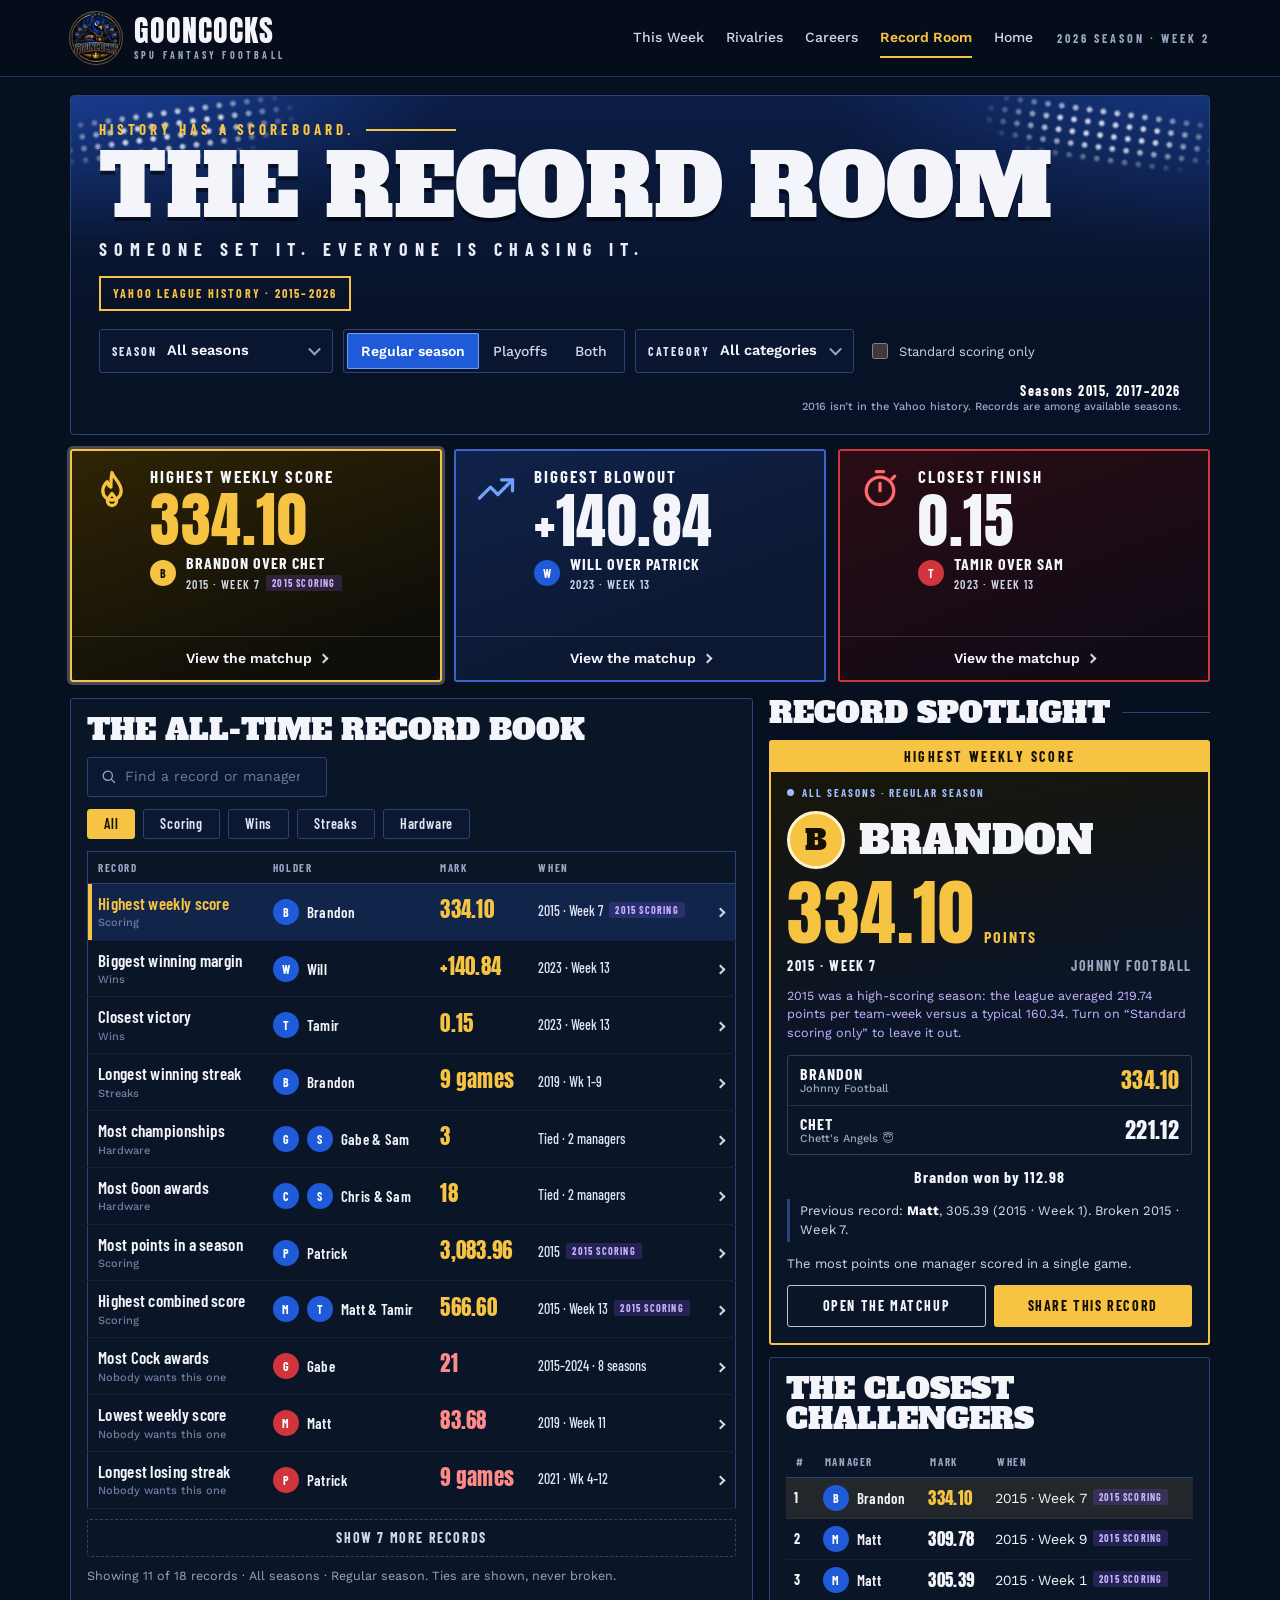
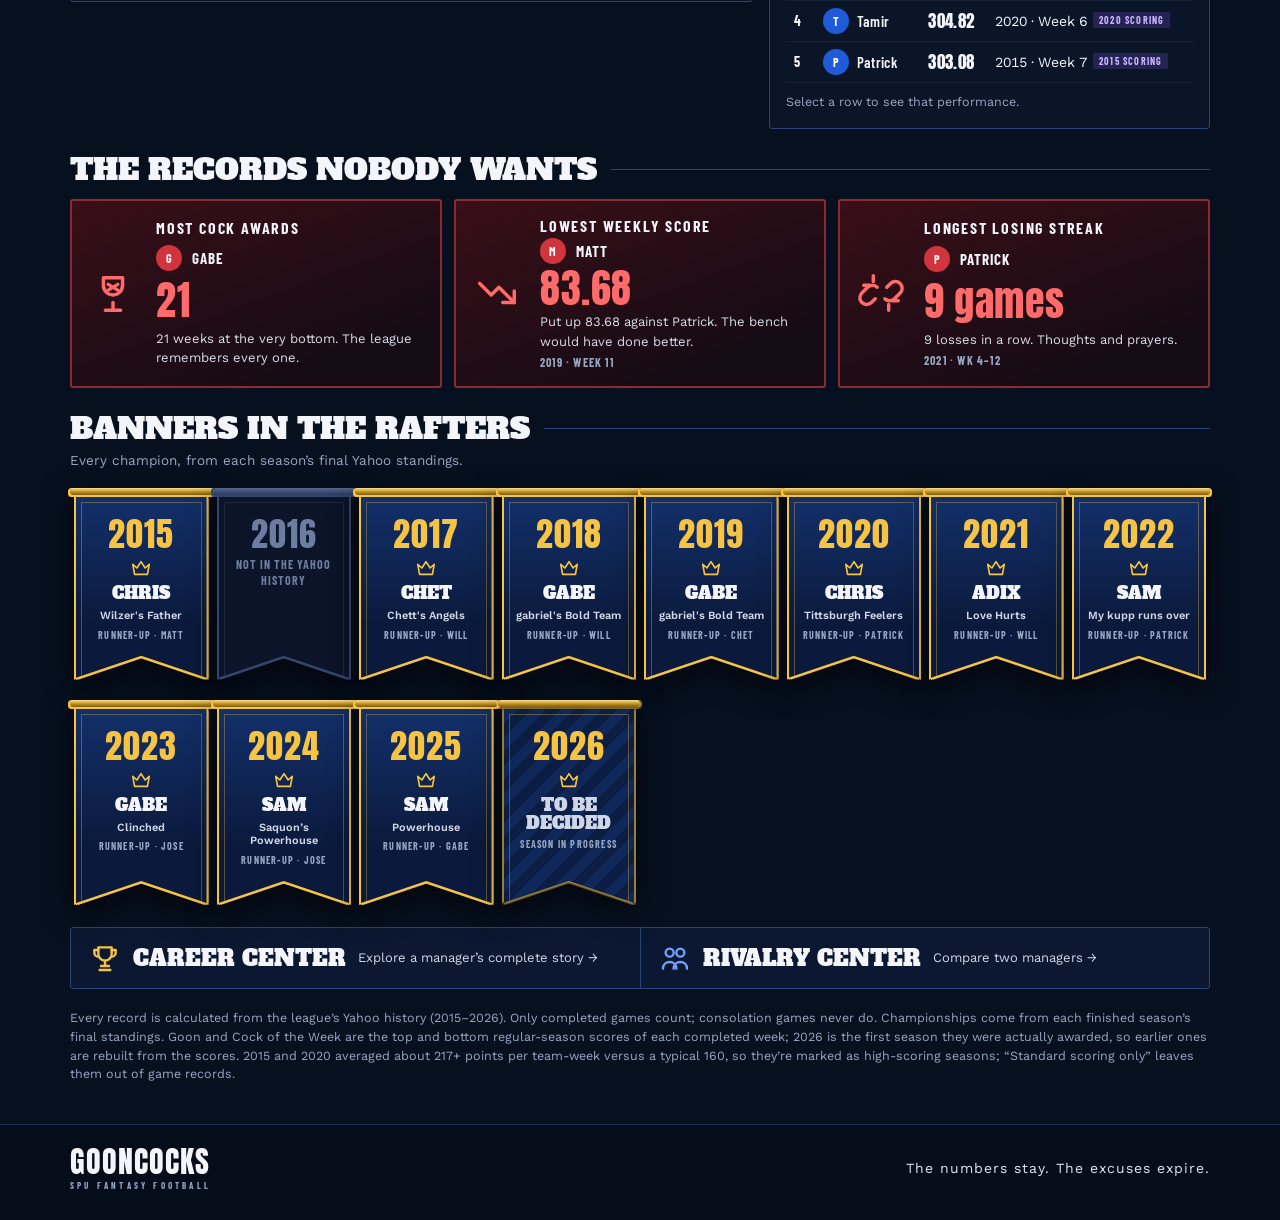
==== record-room/index.html @ 3b840aa2 "Add the standalone Record Room preview A new record-room/ page with every league record, calculated " ====
<!doctype html>
<html lang="en">
<head>
<meta charset="utf-8">
<meta name="viewport" content="width=device-width, initial-scale=1, viewport-fit=cover">
<meta name="theme-color" content="#07101f">
<title>Gooncocks Record Room</title>
<meta name="description" content="Every Gooncocks league record: highest scores, blowouts, streaks, titles and the records nobody wants.">
<link rel="preconnect" href="https://fonts.googleapis.com">
<link rel="preconnect" href="https://fonts.gstatic.com" crossorigin>
<link rel="stylesheet" href="https://fonts.googleapis.com/css2?family=Alfa+Slab+One&family=Anton&family=Barlow+Condensed:wght@500;600;700&family=Work+Sans:wght@400;500;600&display=swap">
<link rel="stylesheet" href="css/styles.css">
</head>
<body>
<header class="top">
  <div class="top-in">
    <a class="brand" href="https://gooncocks.com" aria-label="Gooncocks home">
      <img src="assets/gooncocks-logo.webp" alt="" width="52" height="52">
      <span><b>GOONCOCKS</b><small>SPU FANTASY FOOTBALL</small></span>
    </a>
    <nav class="nav" aria-label="Site">
      <a href="https://stats.gooncocks.com/">This Week</a>
      <a class="keep" href="https://stats.gooncocks.com/rivalries.html">Rivalries</a>
      <a class="keep" href="https://stats.gooncocks.com/careers.html">Careers</a>
      <a class="on" href="#top" aria-current="page">Record Room</a>
      <a class="keep" href="https://gooncocks.com">Home</a>
    </nav>
    <span class="season-tag" id="seasonTag"></span>
  </div>
</header>

<main class="page" id="top">
  <section class="hero">
    <div class="lights" aria-hidden="true"><i class="rig l"></i><i class="rig r"></i></div>
    <div class="hero-head">
      <div>
        <p class="eyebrow">History has a scoreboard.</p>
        <h1>The Record Room</h1>
        <p class="tagline">Someone set it. Everyone is chasing it.</p>
      </div>
      <p class="source" id="sourceBadge"></p>
    </div>
    <form class="controls" id="controls" aria-label="Record filters">
      <label class="ctl" for="seasonSel"><span class="ctl-k">Season</span><select id="seasonSel"></select></label>
      <fieldset class="seg">
        <legend class="sr-only">Game type</legend>
        <input type="radio" name="gtype" id="typeRegular" value="regular" checked><label for="typeRegular">Regular season</label>
        <input type="radio" name="gtype" id="typePlayoff" value="playoff"><label for="typePlayoff">Playoffs</label>
        <input type="radio" name="gtype" id="typeBoth" value="both"><label for="typeBoth">Both</label>
      </fieldset>
      <label class="ctl" for="catSel"><span class="ctl-k">Category</span><select id="catSel">
        <option value="all">All categories</option><option value="scoring">Scoring</option><option value="wins">Wins</option>
        <option value="streaks">Streaks</option><option value="hardware">Hardware</option></select></label>
      <label class="toggle" for="standardOnly"><input type="checkbox" id="standardOnly"> Standard scoring only</label>
      <span class="coverage" id="coverage"></span>
    </form>
  </section>

  <section class="featured" id="featured" aria-label="Featured records"></section>

  <div class="main">
    <section class="panel book" aria-labelledby="bookTitle">
      <div class="book-head">
        <h2 id="bookTitle">The all-time record book</h2>
        <label class="search" for="search"><svg viewBox="0 0 24 24" aria-hidden="true"><circle cx="11" cy="11" r="6.5"/><path d="M16 16l4.5 4.5"/></svg>
          <input id="search" type="search" placeholder="Find a record or manager…" autocomplete="off"></label>
      </div>
      <div class="cats" role="tablist" aria-label="Record categories">
        <button type="button" role="tab" data-cat="all">All</button>
        <button type="button" role="tab" data-cat="scoring">Scoring</button>
        <button type="button" role="tab" data-cat="wins">Wins</button>
        <button type="button" role="tab" data-cat="streaks">Streaks</button>
        <button type="button" role="tab" data-cat="hardware">Hardware</button>
      </div>
      <div class="scroll"><table class="records" id="recordTable"></table></div>
      <button type="button" class="more" id="moreBtn" hidden></button>
      <p class="fine" id="bookNote"></p>
    </section>

    <aside class="side" aria-label="Record spotlight">
      <div class="side-head"><h2>Record spotlight</h2></div>
      <section class="spot" id="spotlight" aria-live="polite"></section>
      <section class="panel chall" aria-labelledby="challTitle">
        <div class="side-head"><h2 id="challTitle">The closest challengers</h2></div>
        <div class="scroll"><table class="ranks" id="challengers"></table></div>
        <p class="fine">Select a row to see that performance.</p>
      </section>
    </aside>
  </div>

  <section class="unwanted" aria-labelledby="unwantedTitle">
    <div class="sec-head"><h2 id="unwantedTitle">The records nobody wants</h2></div>
    <div class="uw-grid" id="unwanted"></div>
  </section>

  <section class="rafters" aria-labelledby="raftersTitle">
    <div class="sec-head"><h2 id="raftersTitle">Banners in the rafters</h2></div>
    <p class="sec-sub">Every champion, from each season’s final Yahoo standings.</p>
    <ol class="banners" id="banners"></ol>
  </section>

  <nav class="jump" aria-label="More history">
    <a href="https://stats.gooncocks.com/careers.html"><svg viewBox="0 0 24 24" aria-hidden="true"><path d="M7 4h10v5a5 5 0 0 1-10 0z"/><path d="M7 6H4v2a3 3 0 0 0 3 3M17 6h3v2a3 3 0 0 1-3 3M12 14v4M8 21h8M9 18h6"/></svg>
      <b>Career Center</b><span>Explore a manager’s complete story &rarr;</span></a>
    <a href="https://stats.gooncocks.com/rivalries.html"><svg viewBox="0 0 24 24" aria-hidden="true"><circle cx="8" cy="8" r="3"/><circle cx="16" cy="8" r="3"/><path d="M3 20c0-3 2.2-5 5-5s5 2 5 5M11 20c0-3 2.2-5 5-5s5 2 5 5"/></svg>
      <b>Rivalry Center</b><span>Compare two managers &rarr;</span></a>
  </nav>

  <p class="fine foot-note" id="footNote"></p>
</main>

<footer class="foot">
  <div class="foot-in">
    <span class="foot-brand"><b>GOONCOCKS</b><small>SPU FANTASY FOOTBALL</small></span>
    <p>The numbers stay. The excuses expire.</p>
  </div>
</footer>

<div class="modal" id="matchModal" hidden>
  <div class="modal-card" role="dialog" aria-modal="true" aria-labelledby="matchTitle">
    <button type="button" class="modal-x" id="matchClose" aria-label="Close">&times;</button>
    <div id="matchBody"></div>
  </div>
</div>
<div class="toast" id="toast" role="status" aria-live="polite" hidden></div>
<div class="copy-fallback" id="copyFallback" role="dialog" aria-labelledby="copyTitle" hidden>
  <p id="copyTitle">Copy this record</p>
  <textarea id="copyText" rows="7" readonly></textarea>
  <button type="button" id="copyClose">Done</button>
</div>

<!-- DATA: the league history (a snapshot of the real Yahoo history).
     To read a live history file instead, set the URL below. -->
<script src="data/league-history.js"></script>
<script>
  // window.GOONCOCKS_HISTORY_URL = '/rivalry-history.json';
</script>
<!-- /DATA -->
<script src="js/data.js"></script>
<script src="js/records.js"></script>
<script src="js/app.js"></script>
</body>
</html>
---- record-room/css/styles.css ----
/* Gooncocks Record Room - the same dark "sports network" look as the rest
   of the Gooncocks site. */
:root {
  color-scheme: dark;
  --bg: #07101f; --bg-2: #0a1528; --panel: #0c1831; --panel-2: #10203f;
  --line: #1e3159; --line-2: #2b4478; --text: #f3f5fa; --muted: #98a6c2; --dim: #6c7d9f;
  --royal: #1f5bd8; --royal-hi: #3d7bff; --gold: #f6c343; --ink: #161004;
  --red: #d0343d; --red-deep: #3a0f18; --red-line: #8f2a33;
  --display: 'Alfa Slab One', 'Rockwell Extra Bold', Rockwell, Georgia, serif;
  --score: Anton, Impact, 'Arial Narrow', sans-serif;
  --label: 'Barlow Condensed', 'Arial Narrow', 'Roboto Condensed', sans-serif;
  --body: 'Work Sans', system-ui, -apple-system, 'Segoe UI', sans-serif;
}
* { box-sizing: border-box; }
html { background: var(--bg); scroll-behavior: smooth; }
body { margin: 0; background: var(--bg); color: var(--text); font: 15px/1.5 var(--body); overflow-x: hidden; }
[hidden] { display: none !important; }
img { max-width: 100%; }
a { color: inherit; text-decoration: none; }
button, select, input { font: inherit; color: inherit; }
button { cursor: pointer; }
:focus-visible { outline: 2px solid var(--gold); outline-offset: 2px; }
h1, h2, h3, p, dl, dd, ol, ul { margin: 0; }
.sr-only { position: absolute; width: 1px; height: 1px; overflow: hidden; clip: rect(0 0 0 0); white-space: nowrap; }
svg { fill: none; stroke: currentColor; stroke-width: 1.8; stroke-linecap: round; stroke-linejoin: round; }
.num { font-variant-numeric: tabular-nums; }

/* avatars */
.av { position: relative; flex: none; display: inline-grid; place-items: center; width: 26px; height: 26px; border-radius: 50%; overflow: hidden;
  font: 700 12px/1 var(--label); background: var(--royal); color: #fff; }
.av img { position: absolute; inset: 0; width: 100%; height: 100%; object-fit: cover; }
.av.gold { background: var(--gold); color: var(--ink); }
.av.red { background: var(--red); }
.av.former { background: #3a4868; }
.av.lg { width: 58px; height: 58px; font: 400 28px/1 var(--display); border: 3px solid #ffffffd9; }
.av.gold.lg { border-color: #fff3cc; }

/* header */
.top { border-bottom: 1px solid var(--line); background: #060d1a; }
.top-in { max-width: 1180px; margin: 0 auto; padding: 12px 20px; display: flex; align-items: center; gap: 24px; }
.brand { display: flex; align-items: center; gap: 12px; margin-right: auto; }
.brand img { width: 52px; height: 52px; border-radius: 50%; background: #050a14; box-shadow: 0 0 0 1px #f6c34366; }
.brand b { display: block; font: 400 30px/1 var(--score); letter-spacing: 1px; }
.brand small { display: block; font: 700 10px/1 var(--label); letter-spacing: 3.2px; color: var(--muted); margin-top: 4px; }
.nav { display: flex; gap: 22px; font-size: 14px; font-weight: 500; color: #cfd6e6; }
.nav a { padding: 8px 0; border-bottom: 2px solid transparent; white-space: nowrap; }
.nav a:hover { color: var(--gold); }
.nav a.on { color: var(--gold); border-color: var(--gold); font-weight: 600; }
.season-tag { font: 700 12px/1 var(--label); letter-spacing: 3px; text-transform: uppercase; color: var(--muted); white-space: nowrap; }

.page { max-width: 1180px; margin: 0 auto; padding-inline: 20px; padding-block: 18px 10px; }

/* hero with stadium lights */
.hero { position: relative; isolation: isolate; overflow: hidden; border: 1px solid var(--line-2); border-radius: 4px; padding: 26px 28px 20px;
  background: radial-gradient(60% 110% at 0% -20%, #2c6bff8c, transparent 60%), radial-gradient(60% 110% at 100% -20%, #2c6bff66, transparent 60%),
    linear-gradient(180deg, #0b1d45, #081226 70%); }
.lights { position: absolute; inset: 0; z-index: -1; }
.rig { position: absolute; top: 10px; width: 22%; height: 60px; opacity: .8;
  background-image: radial-gradient(circle, #fff 0 1.4px, #d6e4ffaa 2.4px, transparent 4.2px); background-size: 14px 12px;
  -webkit-mask-image: radial-gradient(70% 90% at 50% 40%, #000 30%, transparent 75%); mask-image: radial-gradient(70% 90% at 50% 40%, #000 30%, transparent 75%); }
.rig.l { left: -2%; transform: rotate(-8deg); } .rig.r { right: -2%; transform: rotate(8deg); }
.hero-head { display: flex; align-items: flex-start; justify-content: space-between; gap: 16px; flex-wrap: wrap; }
.eyebrow { display: flex; align-items: center; gap: 12px; font: 700 15px/1 var(--label); letter-spacing: 4px; text-transform: uppercase; color: var(--gold); }
.eyebrow::after { content: ''; width: 90px; height: 2px; background: var(--gold); }
h1 { font: 400 clamp(40px, 7.4vw, 86px)/.95 var(--display); text-transform: uppercase; margin-top: 10px; text-shadow: 0 4px 0 #0008; text-wrap: balance; }
.tagline { font: 700 clamp(13px, 1.6vw, 18px)/1.2 var(--label); letter-spacing: clamp(3px, .7vw, 7px); text-transform: uppercase; margin-top: 10px; color: #e6ebf5; }
.source { border: 2px solid var(--gold); color: var(--gold); padding: 8px 12px; font: 700 12px/1.25 var(--label); letter-spacing: 2.2px; text-transform: uppercase; max-width: 320px; }
.controls { display: flex; flex-wrap: wrap; align-items: stretch; gap: 10px; margin-top: 18px; }
.ctl { position: relative; display: flex; align-items: center; gap: 10px; min-height: 44px; padding: 0 12px; background: #0a1631e6; border: 1px solid var(--line-2); border-radius: 3px; }
.ctl:focus-within { border-color: var(--gold); }
.ctl-k { font: 700 12px/1 var(--label); letter-spacing: 2px; text-transform: uppercase; color: #dfe5f2; }
.ctl select { appearance: none; -webkit-appearance: none; background: transparent; border: 0; padding: 10px 24px 10px 0; font-weight: 600; font-size: 14.5px; cursor: pointer; }
.ctl select option { background: var(--panel); color: var(--text); }
.ctl::after { content: ''; position: absolute; right: 13px; top: 50%; width: 7px; height: 7px; border: solid var(--muted); border-width: 0 2px 2px 0; transform: translateY(-70%) rotate(45deg); pointer-events: none; }
.seg { display: flex; border: 1px solid var(--line-2); border-radius: 3px; padding: 3px; margin: 0; background: #0a1631e6; min-width: 0; }
.seg input { position: absolute; opacity: 0; pointer-events: none; }
.seg label { display: grid; place-items: center; padding: 0 14px; font-size: 14px; font-weight: 500; color: #cfd6e6; border-radius: 2px; cursor: pointer; white-space: nowrap; }
.seg input:checked + label { background: var(--royal); color: #fff; font-weight: 600; box-shadow: inset 0 0 0 1px #6f9bff; }
.seg input:focus-visible + label { outline: 2px solid var(--gold); outline-offset: 2px; }
.toggle { display: flex; align-items: center; gap: 8px; font-size: 13px; color: #cfd6e6; padding: 0 4px; }
.toggle input { accent-color: var(--gold); width: 16px; height: 16px; }
.coverage { margin-left: auto; align-self: center; font: 700 14px/1.2 var(--label); letter-spacing: 1.6px; color: #fff; text-align: right; }
.coverage small { display: block; font: 500 11px/1.3 var(--body); letter-spacing: 0; color: var(--muted); }

/* featured cards */
.featured { display: grid; grid-template-columns: repeat(3, minmax(0, 1fr)); gap: 12px; margin-top: 14px; }
.feat { display: flex; flex-direction: column; border: 2px solid var(--line-2); border-radius: 3px; background: var(--panel); text-align: left; padding: 0; min-width: 0; cursor: pointer; }
.feat.gold { border-color: var(--gold); background: linear-gradient(160deg, #2f2405, #0f0e08 80%); }
.feat.blue { border-color: #3b64c9; background: linear-gradient(160deg, #10224a, var(--panel) 75%); }
.feat.red { border-color: var(--red); background: linear-gradient(160deg, #2a0c14, #120b16 80%); }
.feat.sel { box-shadow: 0 0 0 3px #ffffff40; }
.feat-body { display: grid; grid-template-columns: 48px minmax(0, 1fr); gap: 4px 12px; padding: 16px 18px 14px; flex: 1; }
.feat-ico { width: 44px; height: 44px; grid-row: span 3; }
.feat.gold .feat-ico { color: var(--gold); } .feat.blue .feat-ico { color: #6fa1ff; } .feat.red .feat-ico { color: #ff6b6b; }
.feat h3 { font: 700 17px/1.1 var(--label); letter-spacing: 2px; text-transform: uppercase; }
.feat .val { font: 400 clamp(42px, 5vw, 60px)/1 var(--score); letter-spacing: .5px; font-variant-numeric: tabular-nums; }
.feat.gold .val { color: var(--gold); }
.feat .who { display: flex; align-items: center; gap: 10px; min-width: 0; }
.feat .who-t { font: 700 16px/1.15 var(--label); letter-spacing: 1px; text-transform: uppercase; min-width: 0; }
.feat .who-t small { display: block; font: 600 12px/1.2 var(--label); letter-spacing: 1.4px; color: #cfd6e6; margin-top: 3px; }
.feat .foot { display: flex; align-items: center; justify-content: center; gap: 8px; border-top: 1px solid #ffffff26; padding: 11px; font-weight: 600; font-size: 14px; }
.feat .foot:hover { background: #ffffff10; }
.era { display: inline-block; font: 700 10px/1 var(--label); letter-spacing: 1.2px; text-transform: uppercase; padding: 3px 6px; border-radius: 2px; background: #8a5cff33; color: #c9b5ff; vertical-align: 2px; margin-left: 6px; white-space: nowrap; }

/* main two-column */
.main { display: grid; grid-template-columns: minmax(0, 1.55fr) minmax(0, 1fr); gap: 16px; margin-top: 16px; align-items: start; }
.panel { border: 1px solid var(--line-2); border-radius: 3px; background: var(--bg-2); padding: 16px; min-width: 0; }
.book-head { display: flex; align-items: center; justify-content: space-between; gap: 12px; flex-wrap: wrap; }
.book-head h2, .side-head h2, .sec-head h2 { font: 400 clamp(22px, 2.6vw, 30px)/1 var(--display); text-transform: uppercase; }
.search { display: flex; align-items: center; gap: 8px; min-width: 240px; padding: 0 12px; min-height: 40px; border: 1px solid var(--line-2); border-radius: 3px; background: var(--panel); }
.search:focus-within { border-color: var(--gold); }
.search svg { width: 17px; height: 17px; color: var(--muted); }
.search input { flex: 1; min-width: 0; background: transparent; border: 0; padding: 8px 0; font-size: 14px; outline: none; }
.search input::placeholder { color: var(--dim); }
.cats { display: flex; flex-wrap: wrap; gap: 8px; margin-top: 12px; }
.cats button { padding: 7px 16px; border: 1px solid var(--line-2); border-radius: 3px; background: var(--panel); font: 600 14px/1 var(--label); letter-spacing: .8px; color: #dfe5f2; }
.cats button[aria-selected="true"] { background: var(--gold); border-color: var(--gold); color: var(--ink); }
.cats button:hover:not([aria-selected="true"]) { border-color: #ffffff80; }
.scroll { overflow-x: auto; margin-top: 12px; -webkit-overflow-scrolling: touch; }
table { width: 100%; border-collapse: collapse; }
th { font: 700 11px/1 var(--label); letter-spacing: 1.6px; text-transform: uppercase; color: var(--muted); text-align: left; padding: 10px; border-bottom: 1px solid var(--line-2); white-space: nowrap; }
td { padding: 9px 10px; border-bottom: 1px solid #ffffff0d; white-space: nowrap; font-variant-numeric: tabular-nums; }
.records { border: 1px solid var(--line-2); }
.records tbody tr { cursor: pointer; }
.records tbody tr:hover td { background: #ffffff08; }
.records tr.sel td { background: #1d3a7a66; }
.records tr.sel td:first-child { box-shadow: inset 4px 0 0 var(--gold); color: var(--gold); }
.records tr:focus-visible { outline: 2px solid var(--gold); outline-offset: -2px; }
.rname { font: 600 17px/1.2 var(--label); letter-spacing: .3px; }
.rname small { display: block; font: 500 11px/1.3 var(--body); color: var(--dim); letter-spacing: 0; }
.holders { display: flex; align-items: center; gap: 8px; font: 600 15px/1.2 var(--label); letter-spacing: .3px; }
.holders .sep { color: var(--dim); }
.mark { font: 400 21px/1 var(--score); letter-spacing: .3px; color: var(--gold); }
.mark.bad { color: #ff8a8a; }
.when { font: 500 14px/1.2 var(--label); color: #dfe5f2; }
.chev { width: 7px; height: 7px; border: solid #cfd6e6; border-width: 0 2px 2px 0; transform: rotate(-45deg); display: inline-block; }
.none { color: var(--muted); font: 600 14px/1.2 var(--label); }
.more { width: 100%; margin-top: 10px; padding: 11px; border: 1px dashed var(--line-2); border-radius: 3px; background: transparent; font: 700 14px/1 var(--label); letter-spacing: 1.6px; text-transform: uppercase; color: #cfd6e6; }
.more:hover { border-color: var(--gold); color: var(--gold); }
.fine { font-size: 12.5px; color: var(--muted); margin-top: 10px; }
.empty-row td { text-align: center; color: var(--muted); padding: 22px; white-space: normal; }

/* spotlight */
.side { display: grid; gap: 12px; min-width: 0; }
.side-head { display: flex; align-items: center; gap: 12px; }
.side-head::after, .sec-head::after { content: ''; flex: 1; height: 1px; background: var(--line-2); }
.spot { border: 2px solid var(--gold); border-radius: 3px; background: linear-gradient(170deg, #1a1606, var(--bg-2) 45%); padding: 0 0 16px; min-width: 0; }
.spot-bar { background: var(--gold); color: var(--ink); text-align: center; font: 700 14px/1 var(--label); letter-spacing: 2.4px; text-transform: uppercase; padding: 8px 10px; }
.spot-in { padding: 14px 16px 0; display: grid; gap: 12px; }
.spot-who { display: flex; align-items: center; gap: 14px; min-width: 0; }
.spot-who h3 { font: 400 clamp(26px, 3.2vw, 40px)/1 var(--display); text-transform: uppercase; overflow-wrap: anywhere; }
.spot-who .tie { display: inline-block; font: 700 11px/1 var(--label); letter-spacing: 1.4px; text-transform: uppercase; background: #ffffff1a; padding: 4px 7px; border-radius: 2px; margin-top: 6px; }
.spot-val { display: flex; align-items: baseline; gap: 10px; flex-wrap: wrap; }
.spot-val b { font: 400 clamp(46px, 6vw, 72px)/.9 var(--score); color: var(--gold); letter-spacing: .5px; font-variant-numeric: tabular-nums; }
.spot-val span { font: 700 16px/1 var(--label); letter-spacing: 2px; text-transform: uppercase; color: var(--gold); }
.spot-when { display: flex; justify-content: space-between; gap: 10px; flex-wrap: wrap; font: 700 14px/1.2 var(--label); letter-spacing: 1.6px; text-transform: uppercase; }
.spot-when .dim { color: var(--muted); }
.spot-def { font-size: 13px; color: #cfd6e6; }
.scope { display: inline-flex; align-items: center; gap: 8px; font: 700 11px/1.2 var(--label); letter-spacing: 2px; text-transform: uppercase; color: #9fbaff; }
.scope::before { content: ''; flex: none; width: 7px; height: 7px; border-radius: 50%; background: #9fbaff; }
.board { border: 1px solid #ffffff2e; border-radius: 3px; }
.board-row { display: flex; align-items: center; justify-content: space-between; gap: 10px; padding: 9px 12px; font: 700 16px/1.1 var(--label); letter-spacing: 1px; text-transform: uppercase; }
.board-row + .board-row { border-top: 1px solid #ffffff1f; }
.board-row small { display: block; font: 500 11px/1.2 var(--body); letter-spacing: 0; text-transform: none; color: var(--muted); }
.board-row b { font: 400 22px/1 var(--score); letter-spacing: .3px; }
.board-row.won b { color: var(--gold); }
.outcome { text-align: center; font: 700 16px/1.2 var(--label); letter-spacing: 1px; }
.list { list-style: none; padding: 0; display: grid; gap: 4px; max-height: 250px; overflow-y: auto; border: 1px solid #ffffff1a; border-radius: 3px; padding: 6px; font-size: 13px; }
.list li { display: flex; justify-content: space-between; gap: 10px; padding: 4px 6px; border-radius: 2px; }
.list li:nth-child(odd) { background: #ffffff08; }
.list .res { font: 700 12px/1.3 var(--label); letter-spacing: 1px; }
.list .res.W { color: var(--gold); } .list .res.L { color: #ff8a8a; }
.stats { display: grid; grid-template-columns: repeat(auto-fit, minmax(88px, 1fr)); gap: 8px; }
.stats div { background: #050b17b3; border: 1px solid #ffffff14; border-radius: 3px; padding: 8px 10px; min-width: 0; }
.stats dt { font: 700 10px/1 var(--label); letter-spacing: 1.6px; text-transform: uppercase; color: var(--gold); }
.stats dd { font: 700 18px/1.1 var(--label); margin-top: 5px; font-variant-numeric: tabular-nums; }
.prev { font-size: 13px; color: #d8deea; border-left: 3px solid var(--line-2); padding: 2px 0 2px 10px; }
.prev b { color: #fff; }
.note { font-size: 12.5px; color: #c9b5ff; }
.spot-actions { display: grid; grid-template-columns: 1fr 1fr; gap: 8px; }
.spot-actions.one { grid-template-columns: 1fr; }
.btn { display: flex; justify-content: center; align-items: center; gap: 8px; min-height: 42px; border-radius: 3px; font: 700 14px/1 var(--label); letter-spacing: 1.6px; text-transform: uppercase; border: 0; }
.btn.pri { background: var(--gold); color: var(--ink); }
.btn.pri:hover { background: #ffd460; }
.btn.sec { background: transparent; border: 1px solid #ffffffc0; }
.btn.sec:hover { background: #fff; color: var(--bg); }
.viewing { display: flex; justify-content: space-between; align-items: center; gap: 8px; font-size: 12.5px; color: #9fbaff; background: #1f5bd81f; border: 1px solid #1f5bd866; padding: 6px 10px; border-radius: 3px; }
.viewing button { background: none; border: 0; color: var(--gold); font-weight: 600; font-size: 12.5px; padding: 0; }

.ranks tbody tr { cursor: pointer; }
.ranks tbody tr:hover td { background: #ffffff08; }
.ranks tr.rec td { background: #f6c3431a; }
.ranks tr.rec td:nth-child(3) { color: var(--gold); }
.ranks tr.focus td { box-shadow: inset 0 0 0 1px #6f9bff; }
.ranks td { font-size: 14px; padding: 7px 8px; }
.ranks td:first-child { font: 700 14px/1 var(--label); width: 28px; }
.ranks td:nth-child(3) { font: 400 17px/1 var(--score); letter-spacing: .3px; }

/* the records nobody wants */
.unwanted, .rafters { margin-top: 26px; }
.rafters .sec-sub { margin-bottom: 4px; }
.sec-head { display: flex; align-items: center; gap: 14px; }
.sec-sub { font-size: 13.5px; color: var(--muted); margin-top: 6px; }
.uw-grid { display: grid; grid-template-columns: repeat(3, minmax(0, 1fr)); gap: 12px; margin-top: 14px; }
.uw { display: grid; grid-template-columns: 52px minmax(0, 1fr); gap: 4px 14px; align-items: center; padding: 16px 18px; border: 2px solid var(--red-line); border-radius: 3px;
  background: linear-gradient(160deg, var(--red-deep), #150b14 80%); text-align: left; cursor: pointer; min-width: 0; }
.uw:hover { border-color: var(--red); }
.uw.sel { box-shadow: 0 0 0 3px #d0343d55; }
.uw-ico { width: 46px; height: 46px; color: #ff6b6b; grid-row: span 4; }
.uw h3 { font: 700 16px/1.1 var(--label); letter-spacing: 1.8px; text-transform: uppercase; }
.uw .who { display: flex; align-items: center; gap: 10px; font: 700 15px/1.2 var(--label); letter-spacing: 1px; text-transform: uppercase; }
.uw .val { font: 400 40px/1 var(--score); color: #ff6b6b; letter-spacing: .5px; font-variant-numeric: tabular-nums; }
.uw p { font-size: 13px; color: #d8deea; }

/* banners in the rafters: each champion's pennant hangs from its own gold rod */
.banners { list-style: none; padding: 0 6px; margin-top: 18px; display: grid; grid-template-columns: repeat(auto-fill, minmax(118px, 1fr)); gap: 22px 12px; }
.banner { --edge: var(--gold); position: relative; padding-top: 9px;
  filter: drop-shadow(2px 0 0 var(--edge)) drop-shadow(-2px 0 0 var(--edge)) drop-shadow(0 2px 0 var(--edge)) drop-shadow(0 10px 14px #0009); }
.banner::before { content: ''; position: absolute; top: 0; left: -6px; right: -6px; height: 7px; border-radius: 4px;
  background: linear-gradient(180deg, #ffe08a, #b88a1c 60%, #7d5c10); }
.flag { position: relative; display: flex; flex-direction: column; align-items: center; text-align: center; gap: 6px; min-height: 100%; padding: 20px 8px 36px;
  background: linear-gradient(180deg, #13306a, #0b1a3c 70%);
  clip-path: polygon(0 0, 100% 0, 100% 100%, 50% calc(100% - 22px), 0 100%); }
.flag::after { content: ''; position: absolute; inset: 5px 5px 0; border: 1px solid #f6c34355; border-bottom: 0; pointer-events: none; }
.banner .yr { font: 400 34px/1 var(--score); color: var(--gold); letter-spacing: 1px; }
.banner .crown { width: 22px; height: 22px; color: var(--gold); }
.banner .nm { font: 400 17px/1.05 var(--display); text-transform: uppercase; overflow-wrap: anywhere; }
.banner .tm { font: 600 11px/1.25 var(--body); color: #cfd6e6; overflow-wrap: anywhere; }
.banner .ru { font: 700 10px/1.3 var(--label); letter-spacing: 1.2px; text-transform: uppercase; color: var(--muted); }
.banner.open { --edge: #f6c34380; }
.banner.open .flag { background: repeating-linear-gradient(135deg, #10275a 0 10px, #0c1d44 10px 20px); }
.banner.open .nm { color: #cfd6e6; }
.banner.gap { --edge: #34466e; }
.banner.gap::before { background: linear-gradient(180deg, #56688f, #2b3a5c); }
.banner.gap .flag { background: #0b1428; }
.banner.gap .yr { color: var(--dim); }
.banner.gap .nm { font: 700 12px/1.3 var(--label); letter-spacing: 1px; color: var(--dim); }
.banner.gap .flag::after { border-color: #ffffff14; }

/* link band */
.jump { display: grid; grid-template-columns: 1fr 1fr; margin-top: 24px; border: 1px solid var(--line-2); border-radius: 3px; background: var(--panel); }
.jump a { display: flex; align-items: center; gap: 12px; padding: 14px 18px; min-width: 0; flex-wrap: wrap; }
.jump a + a { border-left: 1px solid var(--line-2); }
.jump a:hover { background: #ffffff08; }
.jump svg { width: 32px; height: 32px; color: var(--gold); }
.jump a + a svg { color: #6fa1ff; }
.jump b { font: 400 22px/1 var(--display); text-transform: uppercase; }
.jump span { font-size: 13px; color: #cfd6e6; }
.foot-note { margin-top: 20px; }

/* modal, toast, copy fallback */
.modal { position: fixed; inset: 0; z-index: 50; background: #02060dcc; display: grid; place-items: center; padding: 16px; }
.modal-card { position: relative; width: min(560px, 100%); max-height: calc(100% - 20px); overflow-y: auto; background: var(--bg-2); border: 2px solid var(--gold); border-radius: 4px; padding: 20px; box-shadow: 0 30px 80px #000c; }
.modal-x { position: absolute; top: 8px; right: 10px; width: 36px; height: 36px; border: 0; background: none; font-size: 28px; line-height: 1; color: #cfd6e6; }
.modal-x:hover { color: var(--gold); }
.m-kicker { font: 700 13px/1 var(--label); letter-spacing: 2.4px; text-transform: uppercase; color: var(--gold); }
.m-title { font: 400 clamp(24px, 4vw, 34px)/1.05 var(--display); text-transform: uppercase; margin: 8px 36px 14px 0; }
.m-side { display: grid; grid-template-columns: auto minmax(0, 1fr) auto; align-items: center; gap: 12px; padding: 12px; border: 1px solid var(--line-2); border-radius: 3px; background: var(--panel); }
.m-side + .m-side { margin-top: 8px; }
.m-side.won { border-color: var(--gold); }
.m-side h4 { margin: 0; font: 400 22px/1 var(--display); text-transform: uppercase; }
.m-side small { display: block; font-size: 12px; color: var(--muted); margin-top: 3px; }
.m-side b { font: 400 34px/1 var(--score); letter-spacing: .5px; }
.m-side.won b { color: var(--gold); }
.m-facts { display: grid; grid-template-columns: repeat(3, minmax(0, 1fr)); gap: 8px; margin-top: 12px; }
.m-facts div { background: #050b17b3; border: 1px solid #ffffff14; border-radius: 3px; padding: 8px 10px; }
.m-facts dt { font: 700 10px/1 var(--label); letter-spacing: 1.6px; text-transform: uppercase; color: var(--gold); }
.m-facts dd { font: 700 17px/1.15 var(--label); margin-top: 5px; }
.m-list { list-style: none; padding: 0; margin-top: 12px; display: grid; gap: 4px; font-size: 13.5px; color: #d8deea; }
.toast { position: fixed; left: 50%; bottom: calc(22px + env(safe-area-inset-bottom, 0px)); transform: translateX(-50%); z-index: 60; background: var(--gold); color: var(--ink); font-weight: 600; padding: 12px 18px; border-radius: 3px; box-shadow: 0 10px 30px #0009; max-width: calc(100% - 32px); }
.copy-fallback { position: fixed; left: 50%; top: 50%; transform: translate(-50%, -50%); z-index: 70; width: min(520px, calc(100% - 32px)); background: var(--panel); border: 1px solid var(--gold); border-radius: 4px; padding: 18px; box-shadow: 0 20px 60px #000c; display: grid; gap: 10px; }
.copy-fallback textarea { width: 100%; background: var(--bg); color: var(--text); border: 1px solid var(--line-2); border-radius: 3px; padding: 10px; font: 14px/1.45 var(--body); resize: vertical; }
.copy-fallback button { justify-self: end; background: var(--gold); color: var(--ink); border: 0; border-radius: 3px; padding: 9px 18px; font-weight: 600; }
.load-error { margin-top: 18px; padding: 16px; border: 1px solid var(--red); border-radius: 3px; background: #2a0c12; }

/* footer */
.foot { border-top: 1px solid var(--line); margin-top: 30px; background: #060d1a; }
.foot-in { max-width: 1180px; margin: 0 auto; padding: 22px 20px 30px; display: flex; align-items: center; justify-content: space-between; gap: 16px 28px; flex-wrap: wrap; }
.foot-brand b { display: block; font: 400 30px/1 var(--score); letter-spacing: 1px; }
.foot-brand small { display: block; font: 700 9px/1 var(--label); letter-spacing: 3.2px; color: var(--muted); margin-top: 4px; }
.foot p { font-size: 14px; color: #dfe5f2; letter-spacing: 1px; }

@media (prefers-reduced-motion: reduce) { html { scroll-behavior: auto; } }

@media (max-width: 1060px) {
  .nav a:not(.keep):not(.on) { display: none; }
  .main { grid-template-columns: minmax(0, 1fr); }
  .coverage { margin-left: 0; text-align: left; }
}
@media (max-width: 760px) {
  .featured, .uw-grid { grid-template-columns: minmax(0, 1fr); }
  .jump { grid-template-columns: minmax(0, 1fr); }
  .jump a + a { border-left: 0; border-top: 1px solid var(--line-2); }
}
@media (max-width: 640px) {
  .top-in { padding: 10px 16px; gap: 12px; }
  .brand img { width: 42px; height: 42px; }
  .brand span, .season-tag { display: none; }
  .nav { gap: 14px; font-size: 13px; }
  .page { padding-inline: 16px; }
  .hero { padding: 20px 16px 16px; }
  .rig { width: 40%; opacity: .5; }
  .eyebrow { font-size: 12px; letter-spacing: 2.6px; }
  .eyebrow::after { width: 40px; }
  .controls { display: grid; grid-template-columns: minmax(0, 1fr); }
  .ctl select { flex: 1; min-width: 0; }
  .seg label { flex: 1; padding: 9px 4px; font-size: 13px; }
  .search { min-width: 0; flex: 1 1 100%; }
  .panel { padding: 14px 10px; }
  .m-facts { grid-template-columns: minmax(0, 1fr) minmax(0, 1fr); }
  .banners { grid-template-columns: repeat(auto-fill, minmax(96px, 1fr)); gap: 20px 12px; padding: 0 6px; }
  .records thead { display: none; }
  .records tbody tr { display: grid; grid-template-columns: minmax(0, 1fr) auto; align-items: center; column-gap: 10px; row-gap: 6px; padding: 10px; border-bottom: 1px solid #ffffff0d; }
  .records td { padding: 0; border: 0; background: none !important; box-shadow: none !important; min-width: 0; }
  .records td:nth-child(1) { grid-column: 1; grid-row: 1; }
  .records td:nth-child(2) { grid-column: 1; grid-row: 2; }
  .records td:nth-child(3) { grid-column: 2; grid-row: 1; text-align: right; }
  .records td:nth-child(4) { grid-column: 2; grid-row: 2; text-align: right; }
  .records td.c { display: none; }
  .records td .era { display: block; width: max-content; margin: 4px 0 0 auto; }
  .records tbody tr.sel { background: #1d3a7a66; box-shadow: inset 4px 0 0 var(--gold); }
  .records tbody tr.sel td:first-child { color: var(--gold); }
  .records .holders span:last-child { white-space: normal; }
  .ranks td:last-child { white-space: normal; }
  .ranks td .era { display: block; width: max-content; margin: 3px 0 0; }
  .banner .yr { font-size: 28px; }
  .banner .nm { font-size: 14px; }
}

/* interactive pieces drawn by app.js */
button.feat-body { width: 100%; background: none; border: 0; text-align: left; cursor: pointer; }
button.feat-body:hover { background: #ffffff08; }
.feat .none { grid-column: 2; }
.feat .foot { width: 100%; background: none; border: 0; border-top: 1px solid #ffffff26; color: inherit; }
.spot.bad { border-color: var(--red); background: linear-gradient(170deg, #2a0c14, var(--bg-2) 45%); }
.spot.bad .spot-bar { background: var(--red); color: #fff; }
.spot.bad .spot-val b, .spot.bad .spot-val span { color: #ff8a8a; }
.list li:has(.lk) { padding: 0; }
.lk { display: flex; justify-content: space-between; gap: 10px; width: 100%; padding: 4px 6px; background: none; border: 0; text-align: left; border-radius: 2px; }
.lk:hover { background: #ffffff14; }
.list .res { color: var(--muted); }
.dim-when { display: block; margin-top: 4px; font: 700 12px/1.2 var(--label); letter-spacing: 1.2px; text-transform: uppercase; color: var(--muted); }
@media (max-width: 420px) {
  .nav a.keep:nth-child(2) { display: none; }
}
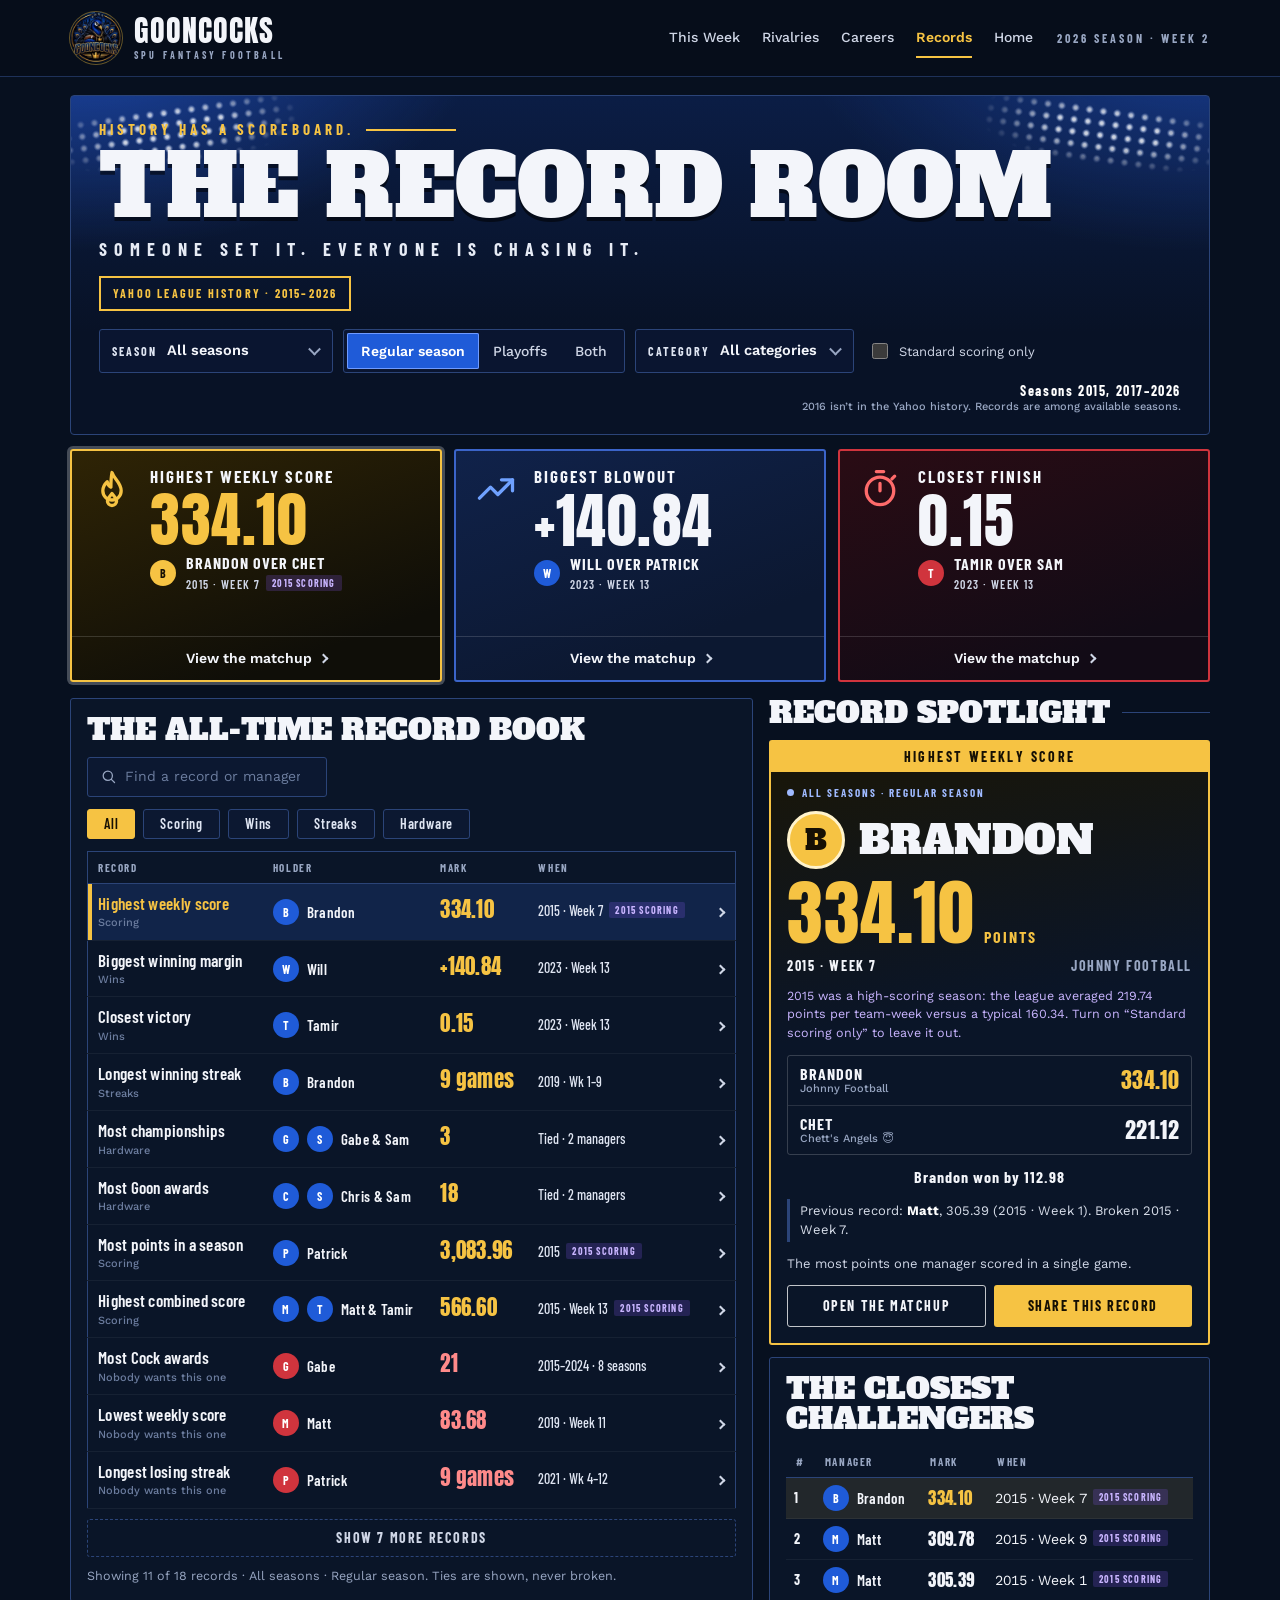
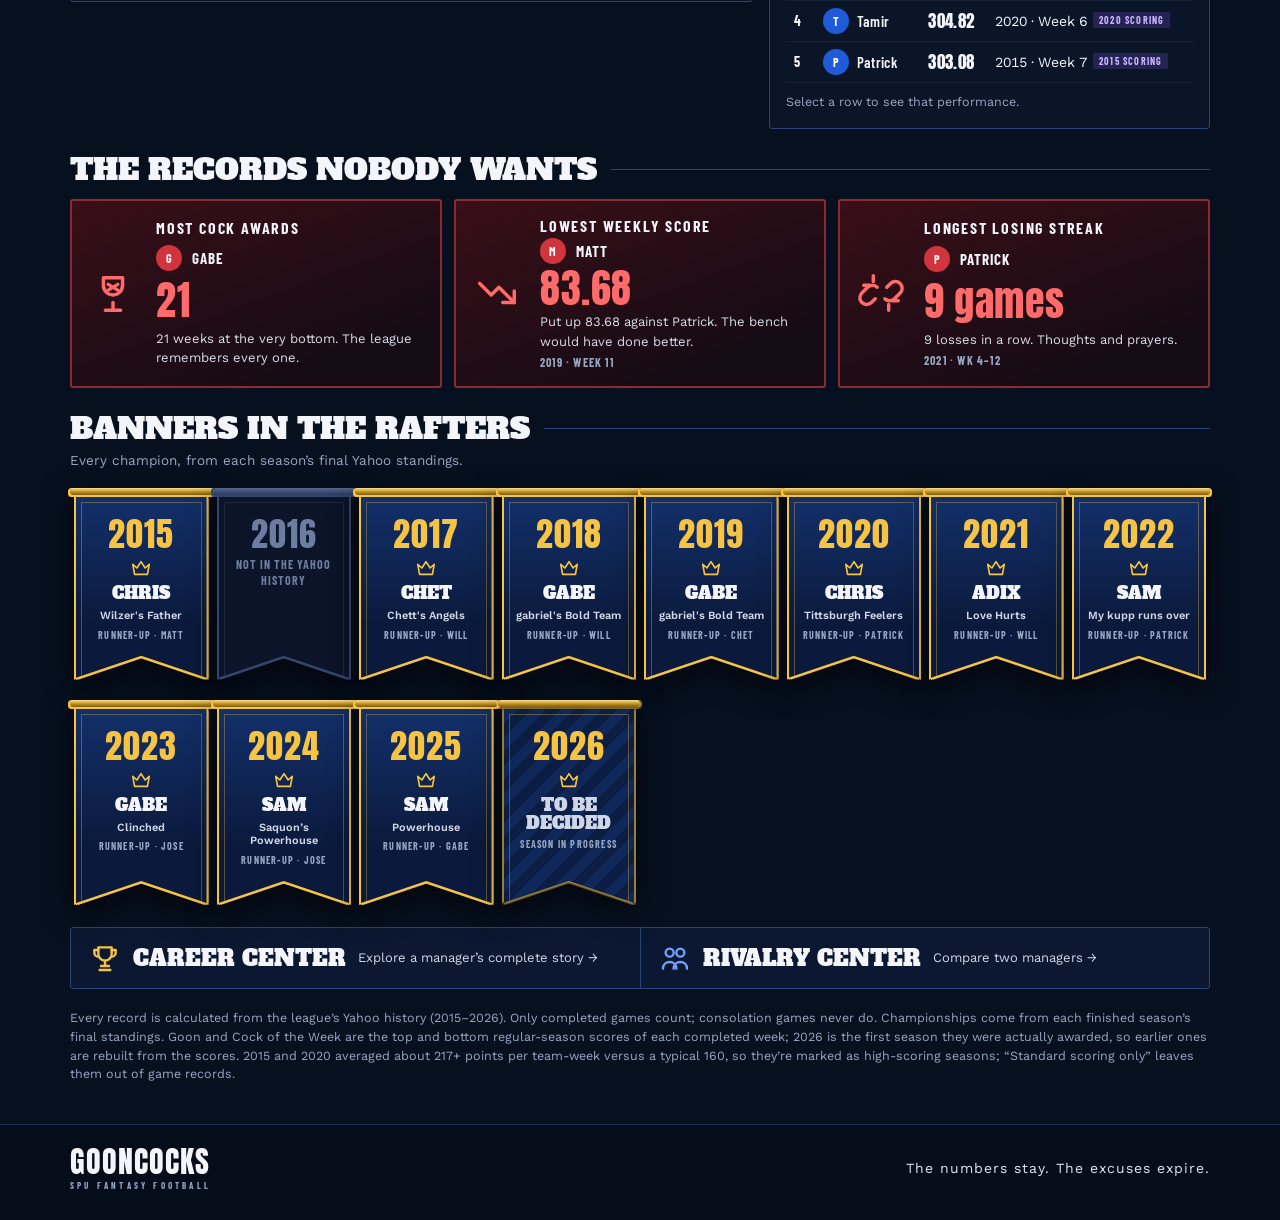
==== commit 336016d3: "Put the Record Room live and add box scores to every matchup Record Room goes live: - The Lambda bun" ====
--- a/record-room/index.html
+++ b/record-room/index.html
@@ -22,7 +22,7 @@
       <a href="https://stats.gooncocks.com/">This Week</a>
       <a class="keep" href="https://stats.gooncocks.com/rivalries.html">Rivalries</a>
       <a class="keep" href="https://stats.gooncocks.com/careers.html">Careers</a>
-      <a class="on" href="#top" aria-current="page">Record Room</a>
+      <a class="on" href="#top" aria-current="page">Records</a>
       <a class="keep" href="https://gooncocks.com">Home</a>
     </nav>
     <span class="season-tag" id="seasonTag"></span>
@@ -138,6 +138,7 @@
 <!-- /DATA -->
 <script src="js/data.js"></script>
 <script src="js/records.js"></script>
+<script src="../shared/boxscore.js"></script>
 <script src="js/app.js"></script>
 </body>
 </html>
--- a/record-room/css/styles.css
+++ b/record-room/css/styles.css
@@ -266,6 +266,8 @@
 .m-facts div { background: #050b17b3; border: 1px solid #ffffff14; border-radius: 3px; padding: 8px 10px; }
 .m-facts dt { font: 700 10px/1 var(--label); letter-spacing: 1.6px; text-transform: uppercase; color: var(--gold); }
 .m-facts dd { font: 700 17px/1.15 var(--label); margin-top: 5px; }
+.m-sub { margin: 16px 0 8px; font: 700 13px/1 var(--label); letter-spacing: 2.4px; text-transform: uppercase; color: var(--gold); }
+.modal-card { width: min(680px, 100%); }
 .m-list { list-style: none; padding: 0; margin-top: 12px; display: grid; gap: 4px; font-size: 13.5px; color: #d8deea; }
 .toast { position: fixed; left: 50%; bottom: calc(22px + env(safe-area-inset-bottom, 0px)); transform: translateX(-50%); z-index: 60; background: var(--gold); color: var(--ink); font-weight: 600; padding: 12px 18px; border-radius: 3px; box-shadow: 0 10px 30px #0009; max-width: calc(100% - 32px); }
 .copy-fallback { position: fixed; left: 50%; top: 50%; transform: translate(-50%, -50%); z-index: 70; width: min(520px, calc(100% - 32px)); background: var(--panel); border: 1px solid var(--gold); border-radius: 4px; padding: 18px; box-shadow: 0 20px 60px #000c; display: grid; gap: 10px; }
@@ -340,6 +342,7 @@
 .lk:hover { background: #ffffff14; }
 .list .res { color: var(--muted); }
 .dim-when { display: block; margin-top: 4px; font: 700 12px/1.2 var(--label); letter-spacing: 1.2px; text-transform: uppercase; color: var(--muted); }
-@media (max-width: 420px) {
-  .nav a.keep:nth-child(2) { display: none; }
-}
+/* Small phones: the logo already links home, so the menu keeps the three history pages. */
+@media (max-width: 440px) {
+  .nav a[href="https://stats.gooncocks.com/"], .nav a[href="https://gooncocks.com"] { display: none; }
+}
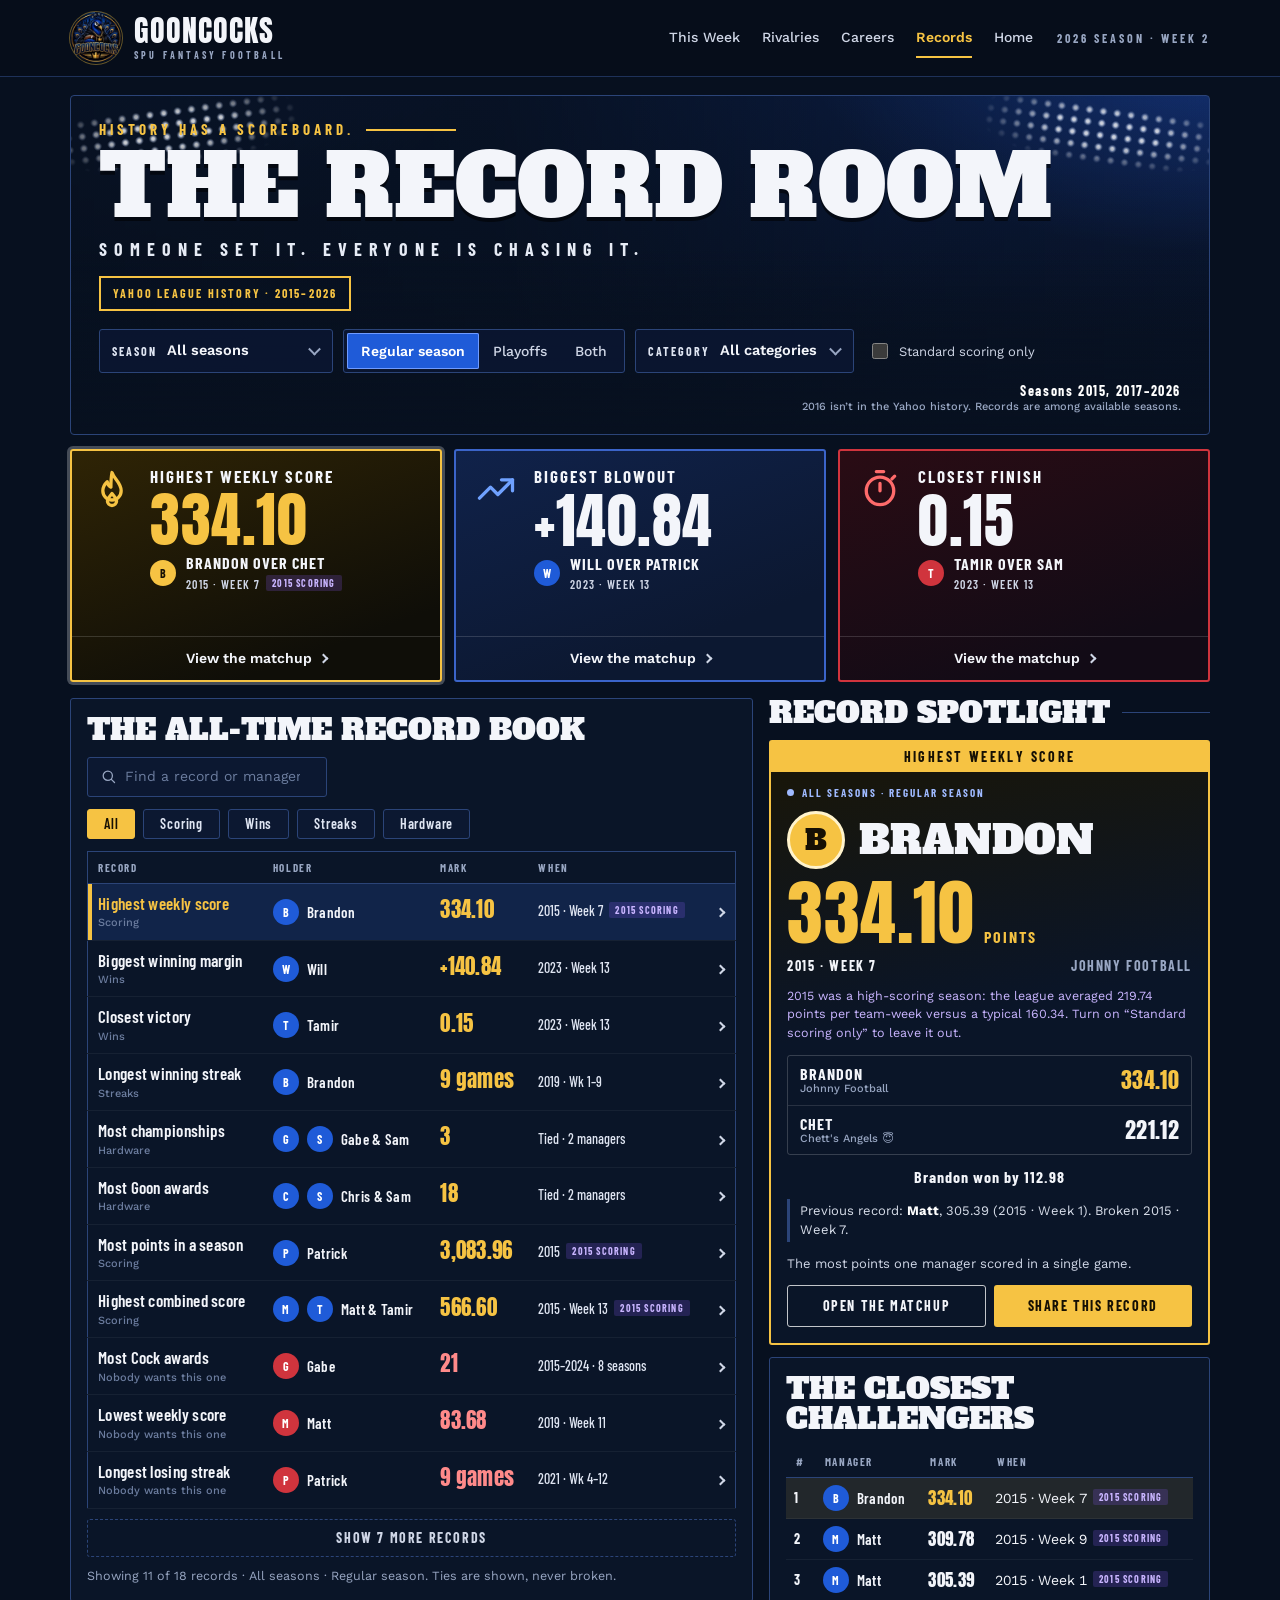
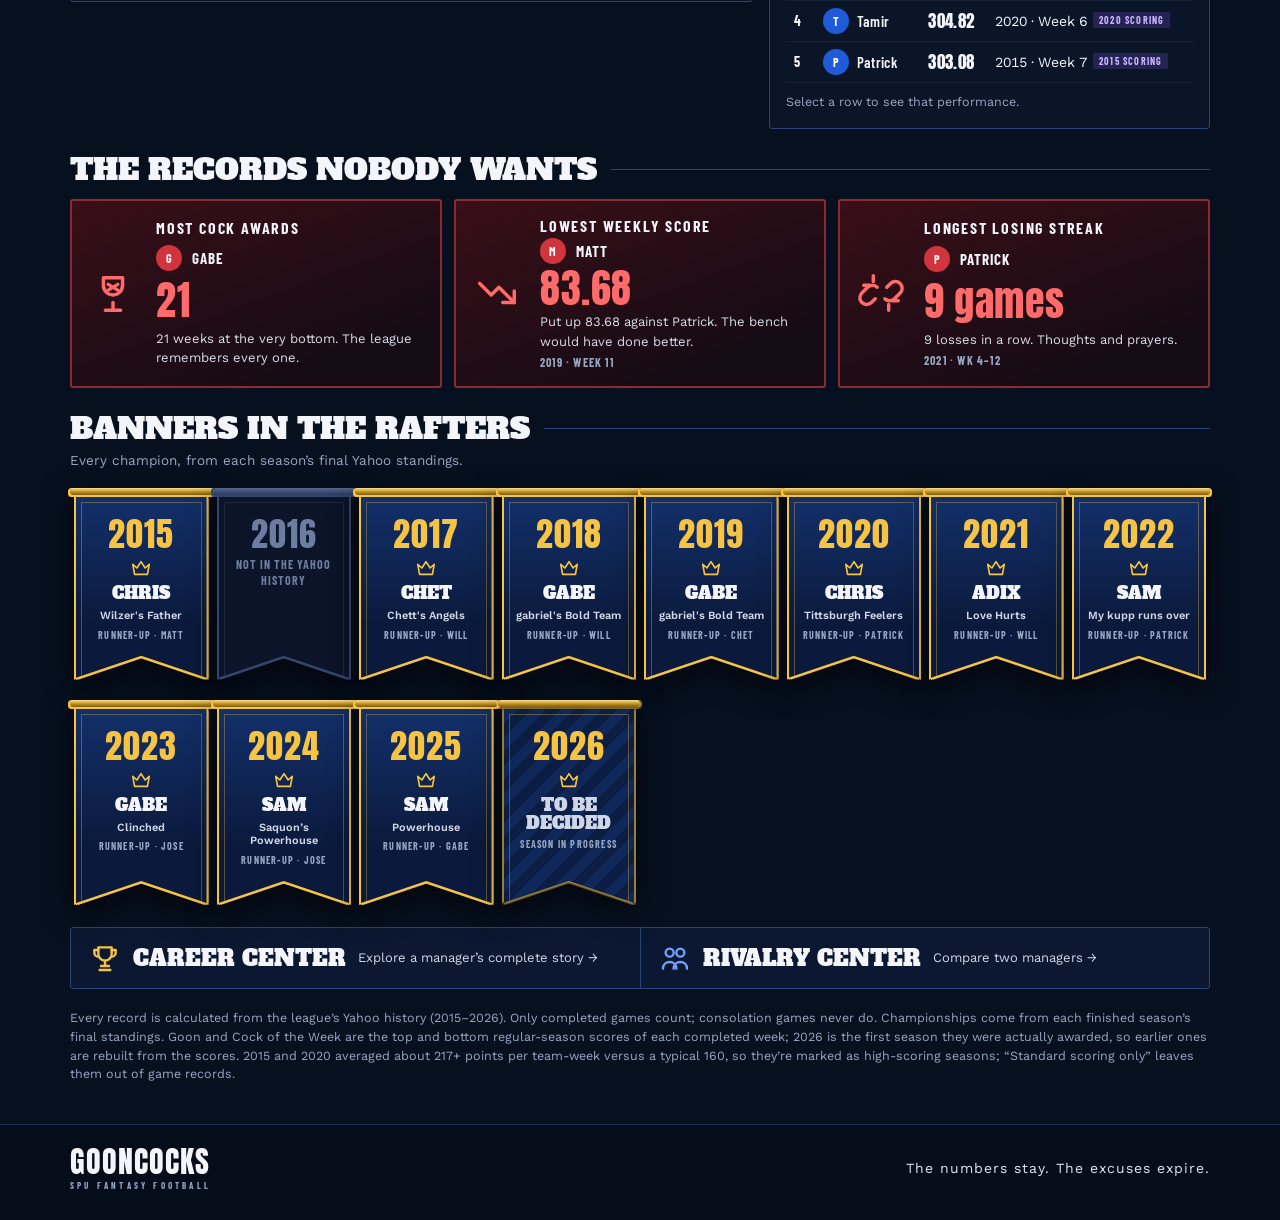
==== commit 4b1a6ef3: "Make every page reachable from every other page's menu An audit of all five pages' menus at 17 width" ====
--- a/record-room/index.html
+++ b/record-room/index.html
@@ -19,7 +19,7 @@
       <span><b>GOONCOCKS</b><small>SPU FANTASY FOOTBALL</small></span>
     </a>
     <nav class="nav" aria-label="Site">
-      <a href="https://stats.gooncocks.com/">This Week</a>
+      <a class="keep" href="https://stats.gooncocks.com/">This Week</a>
       <a class="keep" href="https://stats.gooncocks.com/rivalries.html">Rivalries</a>
       <a class="keep" href="https://stats.gooncocks.com/careers.html">Careers</a>
       <a class="on" href="#top" aria-current="page">Records</a>
--- a/record-room/css/styles.css
+++ b/record-room/css/styles.css
@@ -52,8 +52,13 @@
 
 /* hero with stadium lights */
 .hero { position: relative; isolation: isolate; overflow: hidden; border: 1px solid var(--line-2); border-radius: 4px; padding: 26px 28px 20px;
-  background: radial-gradient(60% 110% at 0% -20%, #2c6bff8c, transparent 60%), radial-gradient(60% 110% at 100% -20%, #2c6bff66, transparent 60%),
+  /* the trophy room art on the right, darkened on the left so the title reads */
+  background: linear-gradient(180deg, transparent 45%, #07101fe6 100%),
+    linear-gradient(90deg, #07101ff5 0, #07101fd9 38%, #07101f59 72%, #07101f33 100%),
+    url(https://stats.gooncocks.com/record-art.webp) right 30% / cover,
+    radial-gradient(60% 110% at 0% -20%, #2c6bff8c, transparent 60%), radial-gradient(60% 110% at 100% -20%, #2c6bff66, transparent 60%),
     linear-gradient(180deg, #0b1d45, #081226 70%); }
+@media (max-width: 640px) { .hero { background-position: 0 0, 0 0, 70% 30%, 0 0, 0 0, 0 0; } }
 .lights { position: absolute; inset: 0; z-index: -1; }
 .rig { position: absolute; top: 10px; width: 22%; height: 60px; opacity: .8;
   background-image: radial-gradient(circle, #fff 0 1.4px, #d6e4ffaa 2.4px, transparent 4.2px); background-size: 14px 12px;
@@ -286,6 +291,10 @@
 
 @media (max-width: 1060px) {
   .nav a:not(.keep):not(.on) { display: none; }
+  .season-tag { display: none; }
+}
+@media (max-width: 760px) {
+  .brand span { display: none; }
   .main { grid-template-columns: minmax(0, 1fr); }
   .coverage { margin-left: 0; text-align: left; }
 }
@@ -342,7 +351,8 @@
 .lk:hover { background: #ffffff14; }
 .list .res { color: var(--muted); }
 .dim-when { display: block; margin-top: 4px; font: 700 12px/1.2 var(--label); letter-spacing: 1.2px; text-transform: uppercase; color: var(--muted); }
-/* Small phones: the logo already links home, so the menu keeps the three history pages. */
-@media (max-width: 440px) {
-  .nav a[href="https://stats.gooncocks.com/"], .nav a[href="https://gooncocks.com"] { display: none; }
-}
+/* Small phones: the logo already links home and the title says where you are,
+   so the menu drops Home and this page's own link and keeps every other page. */
+@media (max-width: 560px) {
+  .nav a.on, .nav a[href="https://gooncocks.com"] { display: none; }
+}
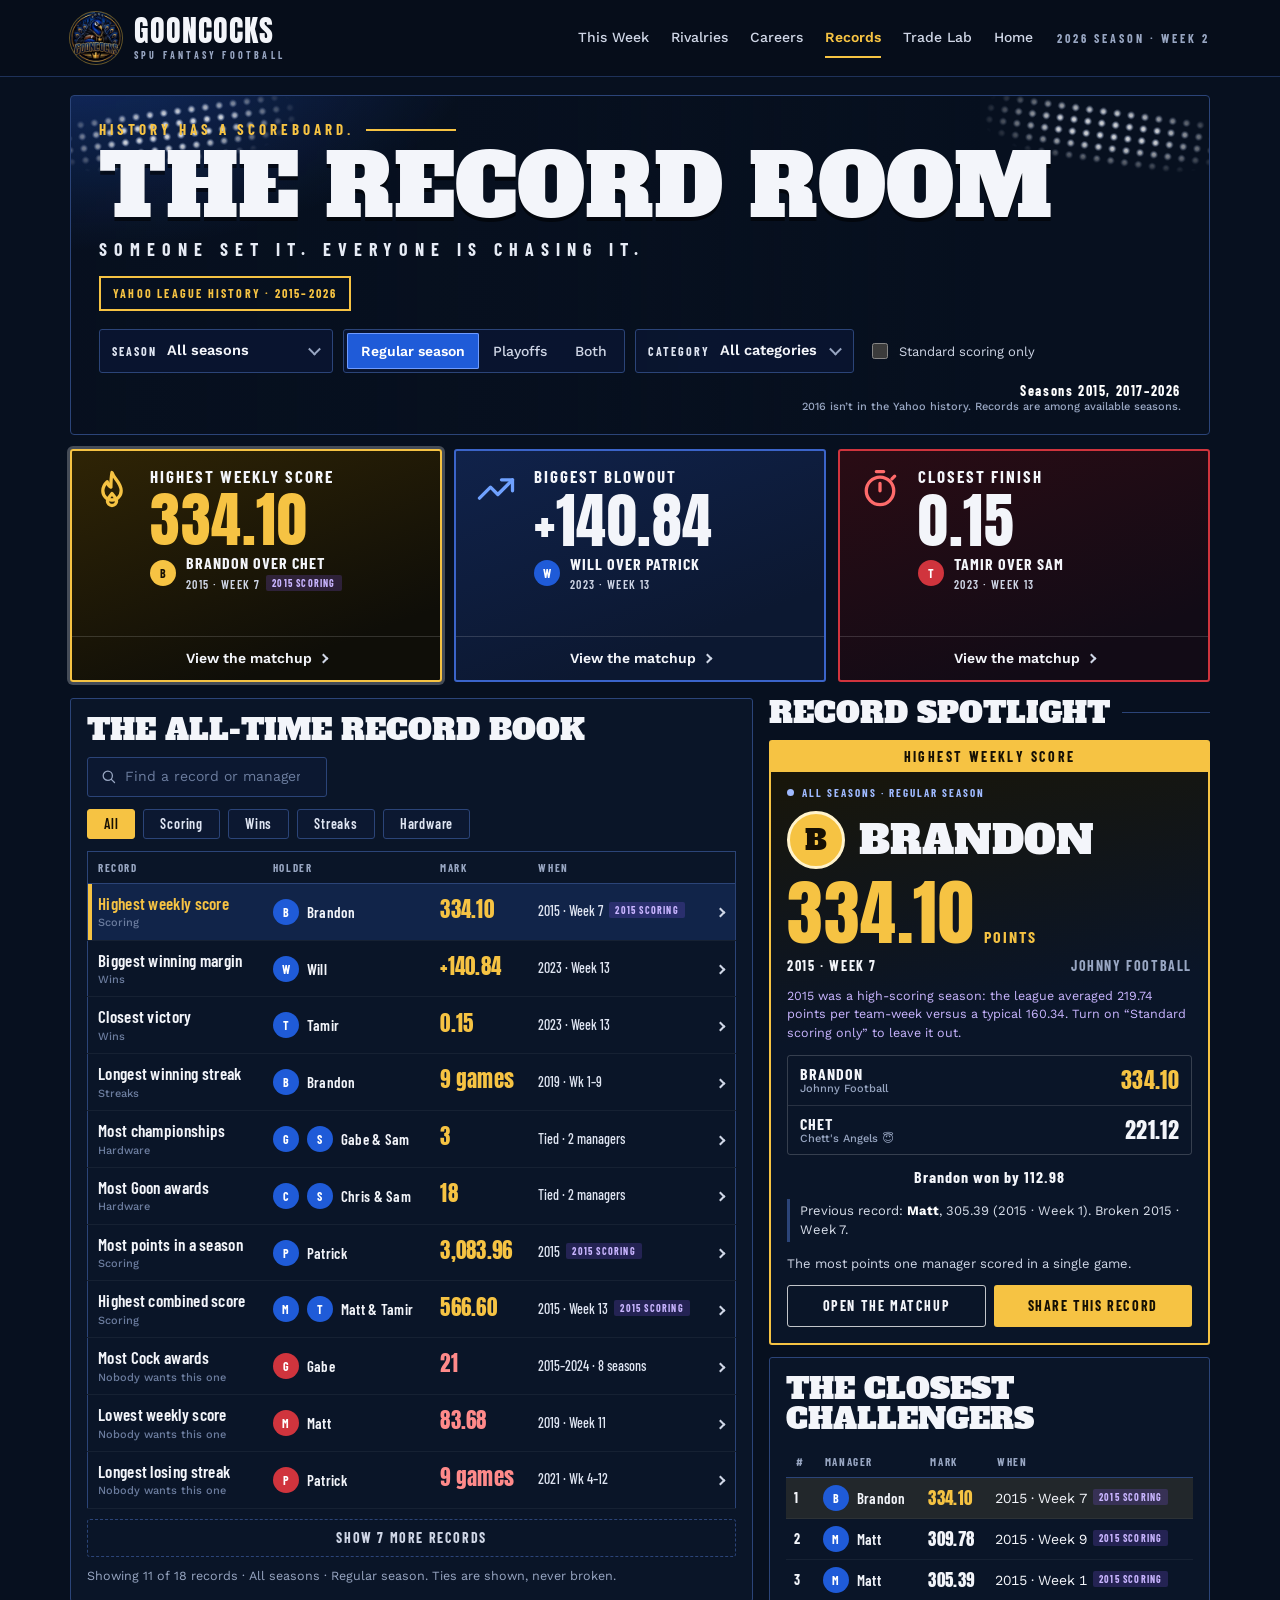
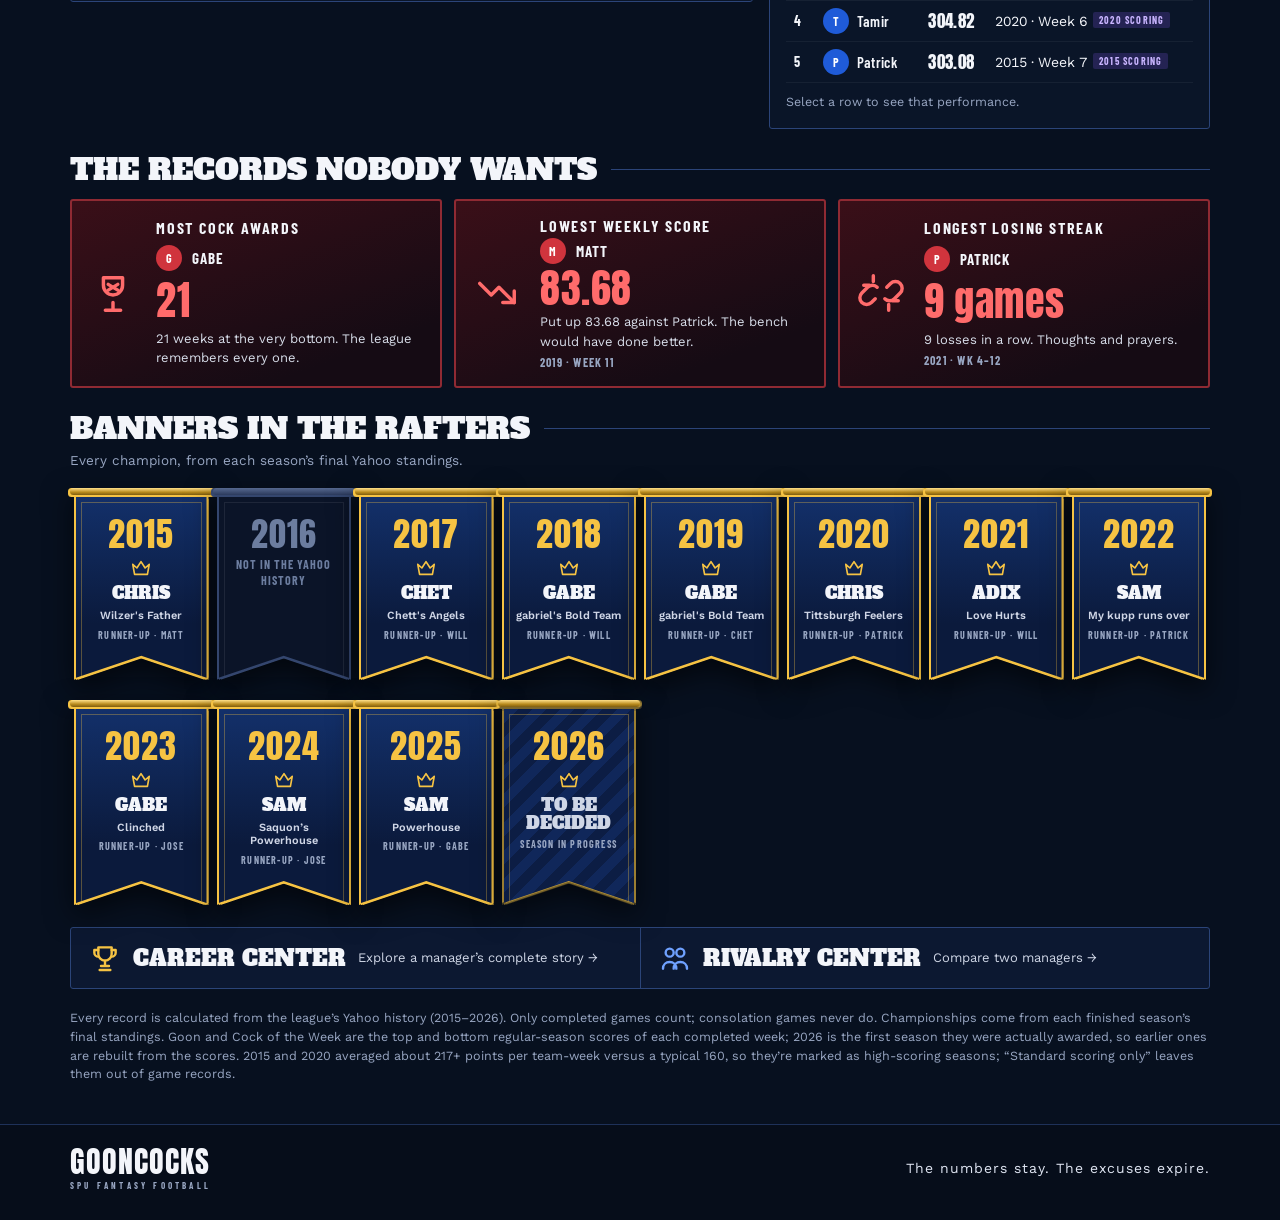
==== commit 88dd119e: "Add Trade Lab to every page's menu Trade Lab is now linked from the awards page, home page, Rivalry " ====
--- a/record-room/index.html
+++ b/record-room/index.html
@@ -23,6 +23,7 @@
       <a class="keep" href="https://stats.gooncocks.com/rivalries.html">Rivalries</a>
       <a class="keep" href="https://stats.gooncocks.com/careers.html">Careers</a>
       <a class="on" href="#top" aria-current="page">Records</a>
+      <a class="keep" href="https://stats.gooncocks.com/trade-lab.html">Trade Lab</a>
       <a class="keep" href="https://gooncocks.com">Home</a>
     </nav>
     <span class="season-tag" id="seasonTag"></span>
--- a/record-room/css/styles.css
+++ b/record-room/css/styles.css
@@ -14,6 +14,14 @@
 * { box-sizing: border-box; }
 html { background: var(--bg); scroll-behavior: smooth; }
 body { margin: 0; background: var(--bg); color: var(--text); font: 15px/1.5 var(--body); overflow-x: hidden; }
+/* The trophy room behind the whole page, fixed while the page scrolls
+   (a fixed layer rather than background-attachment, which phones ignore)
+   and darkened so every panel and line of text stays readable. */
+body::before { content: ''; position: fixed; inset: 0; z-index: -1; pointer-events: none;
+  background: linear-gradient(90deg, #07101fe6 0, #07101fb3 45%, #07101f66 80%, #07101f59 100%),
+    linear-gradient(180deg, #07101f80 0, #07101f33 35%, #07101fb3 75%, #07101ff0 100%),
+    url(https://stats.gooncocks.com/record-art.webp) 78% 30% / cover no-repeat, var(--bg); }
+body { background: transparent; }
 [hidden] { display: none !important; }
 img { max-width: 100%; }
 a { color: inherit; text-decoration: none; }
@@ -52,13 +60,9 @@
 
 /* hero with stadium lights */
 .hero { position: relative; isolation: isolate; overflow: hidden; border: 1px solid var(--line-2); border-radius: 4px; padding: 26px 28px 20px;
-  /* the trophy room art on the right, darkened on the left so the title reads */
-  background: linear-gradient(180deg, transparent 45%, #07101fe6 100%),
-    linear-gradient(90deg, #07101ff5 0, #07101fd9 38%, #07101f59 72%, #07101f33 100%),
-    url(https://stats.gooncocks.com/record-art.webp) right 30% / cover,
-    radial-gradient(60% 110% at 0% -20%, #2c6bff8c, transparent 60%), radial-gradient(60% 110% at 100% -20%, #2c6bff66, transparent 60%),
-    linear-gradient(180deg, #0b1d45, #081226 70%); }
-@media (max-width: 640px) { .hero { background-position: 0 0, 0 0, 70% 30%, 0 0, 0 0, 0 0; } }
+  /* see-through, so the page's trophy room shows behind the title */
+  background: radial-gradient(60% 110% at 0% -20%, #2c6bff59, transparent 60%), linear-gradient(90deg, #07101fb3 0, #07101f80 45%, transparent 80%); }
+@media (max-width: 640px) { body::before { background-position: 0 0, 0 0, 72% 30%, 0 0; } }
 .lights { position: absolute; inset: 0; z-index: -1; }
 .rig { position: absolute; top: 10px; width: 22%; height: 60px; opacity: .8;
   background-image: radial-gradient(circle, #fff 0 1.4px, #d6e4ffaa 2.4px, transparent 4.2px); background-size: 14px 12px;
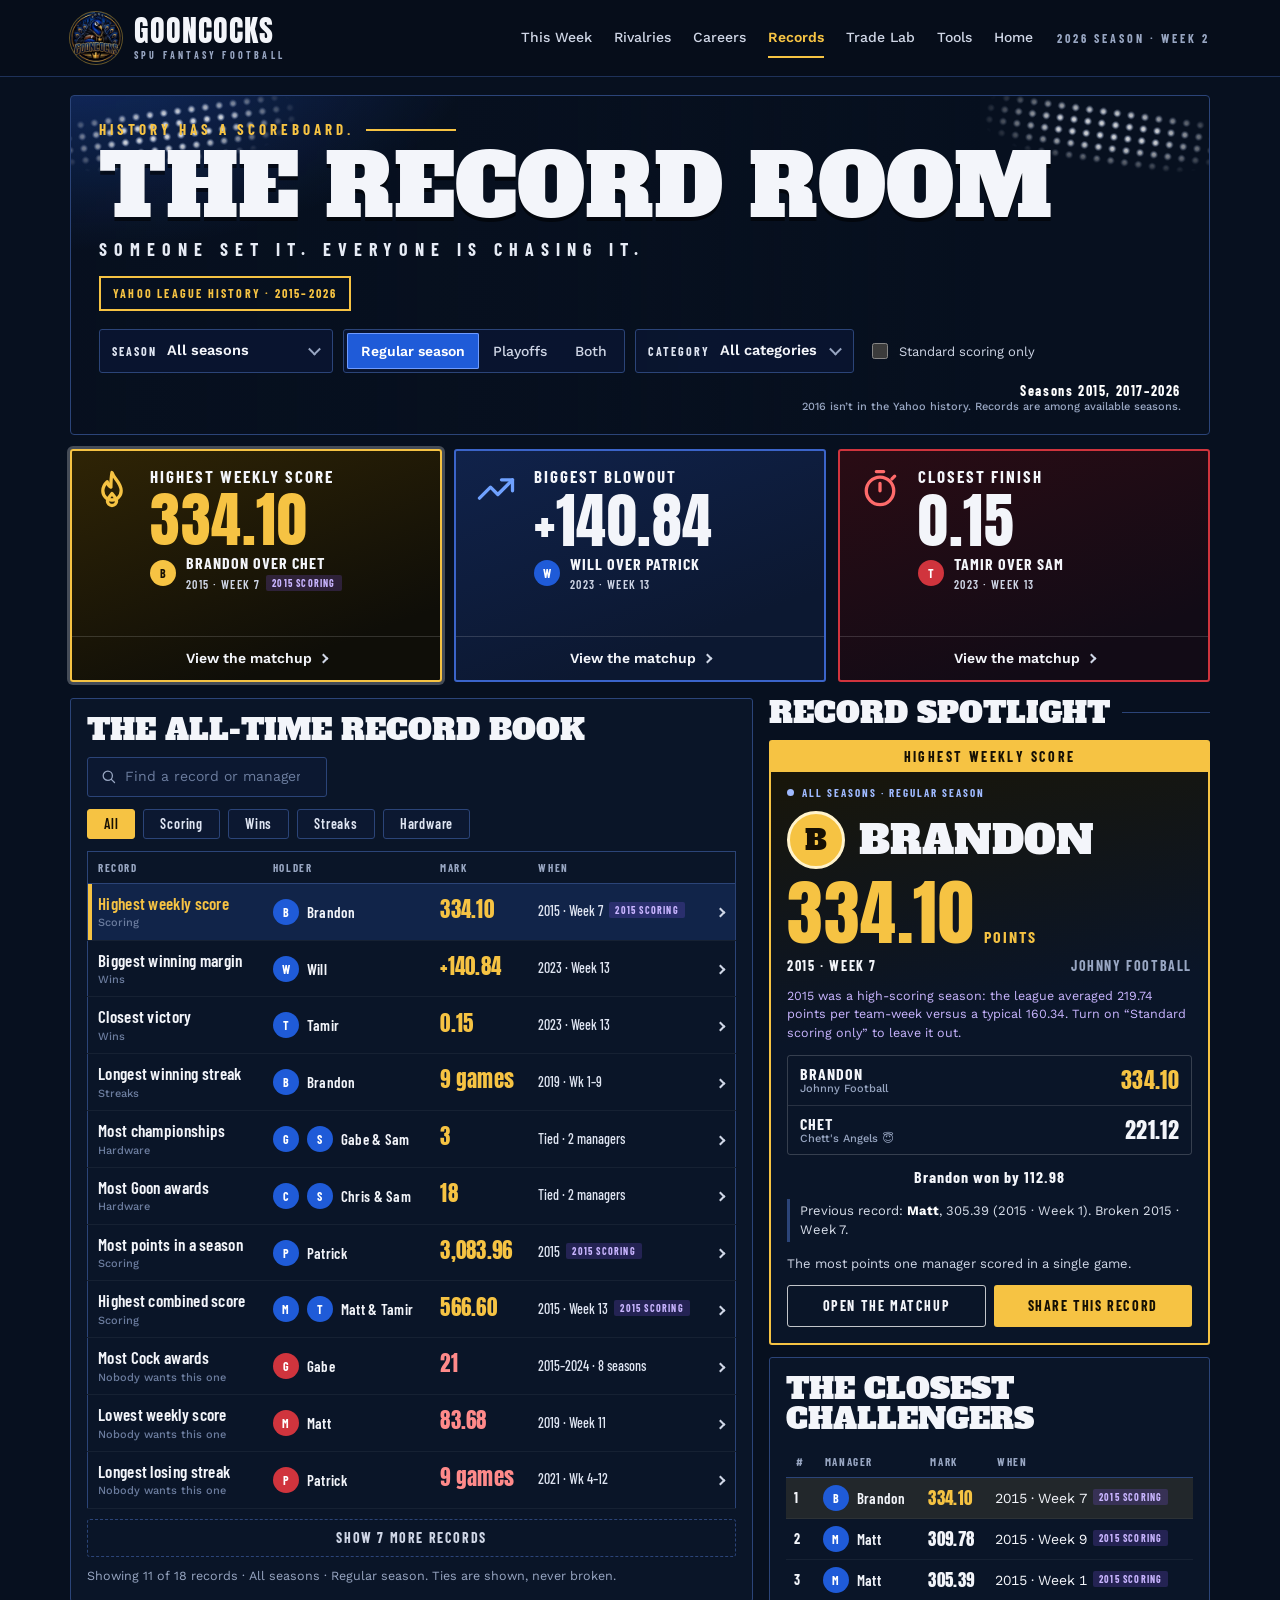
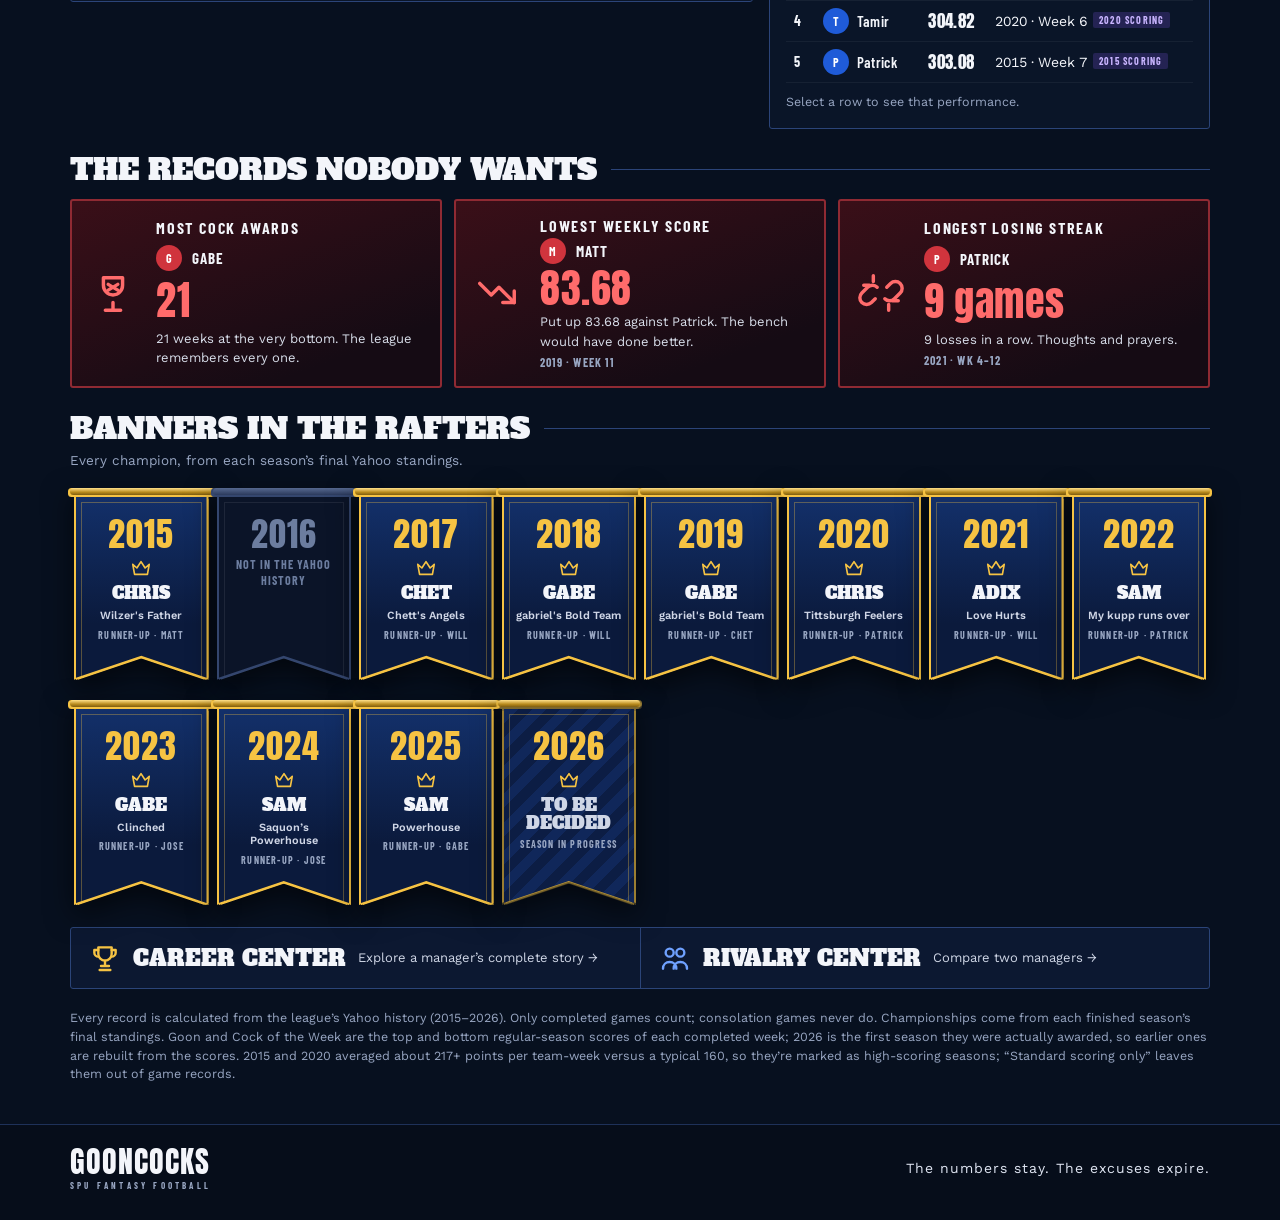
==== commit 24be7448: "Move Tools to its own page Points Against now lives at tools.html instead of a Trade Lab tab, with a" ====
--- a/record-room/index.html
+++ b/record-room/index.html
@@ -24,6 +24,7 @@
       <a class="keep" href="https://stats.gooncocks.com/careers.html">Careers</a>
       <a class="on" href="#top" aria-current="page">Records</a>
       <a class="keep" href="https://stats.gooncocks.com/trade-lab.html">Trade Lab</a>
+      <a class="keep" href="https://stats.gooncocks.com/tools.html">Tools</a>
       <a class="keep" href="https://gooncocks.com">Home</a>
     </nav>
     <span class="season-tag" id="seasonTag"></span>
